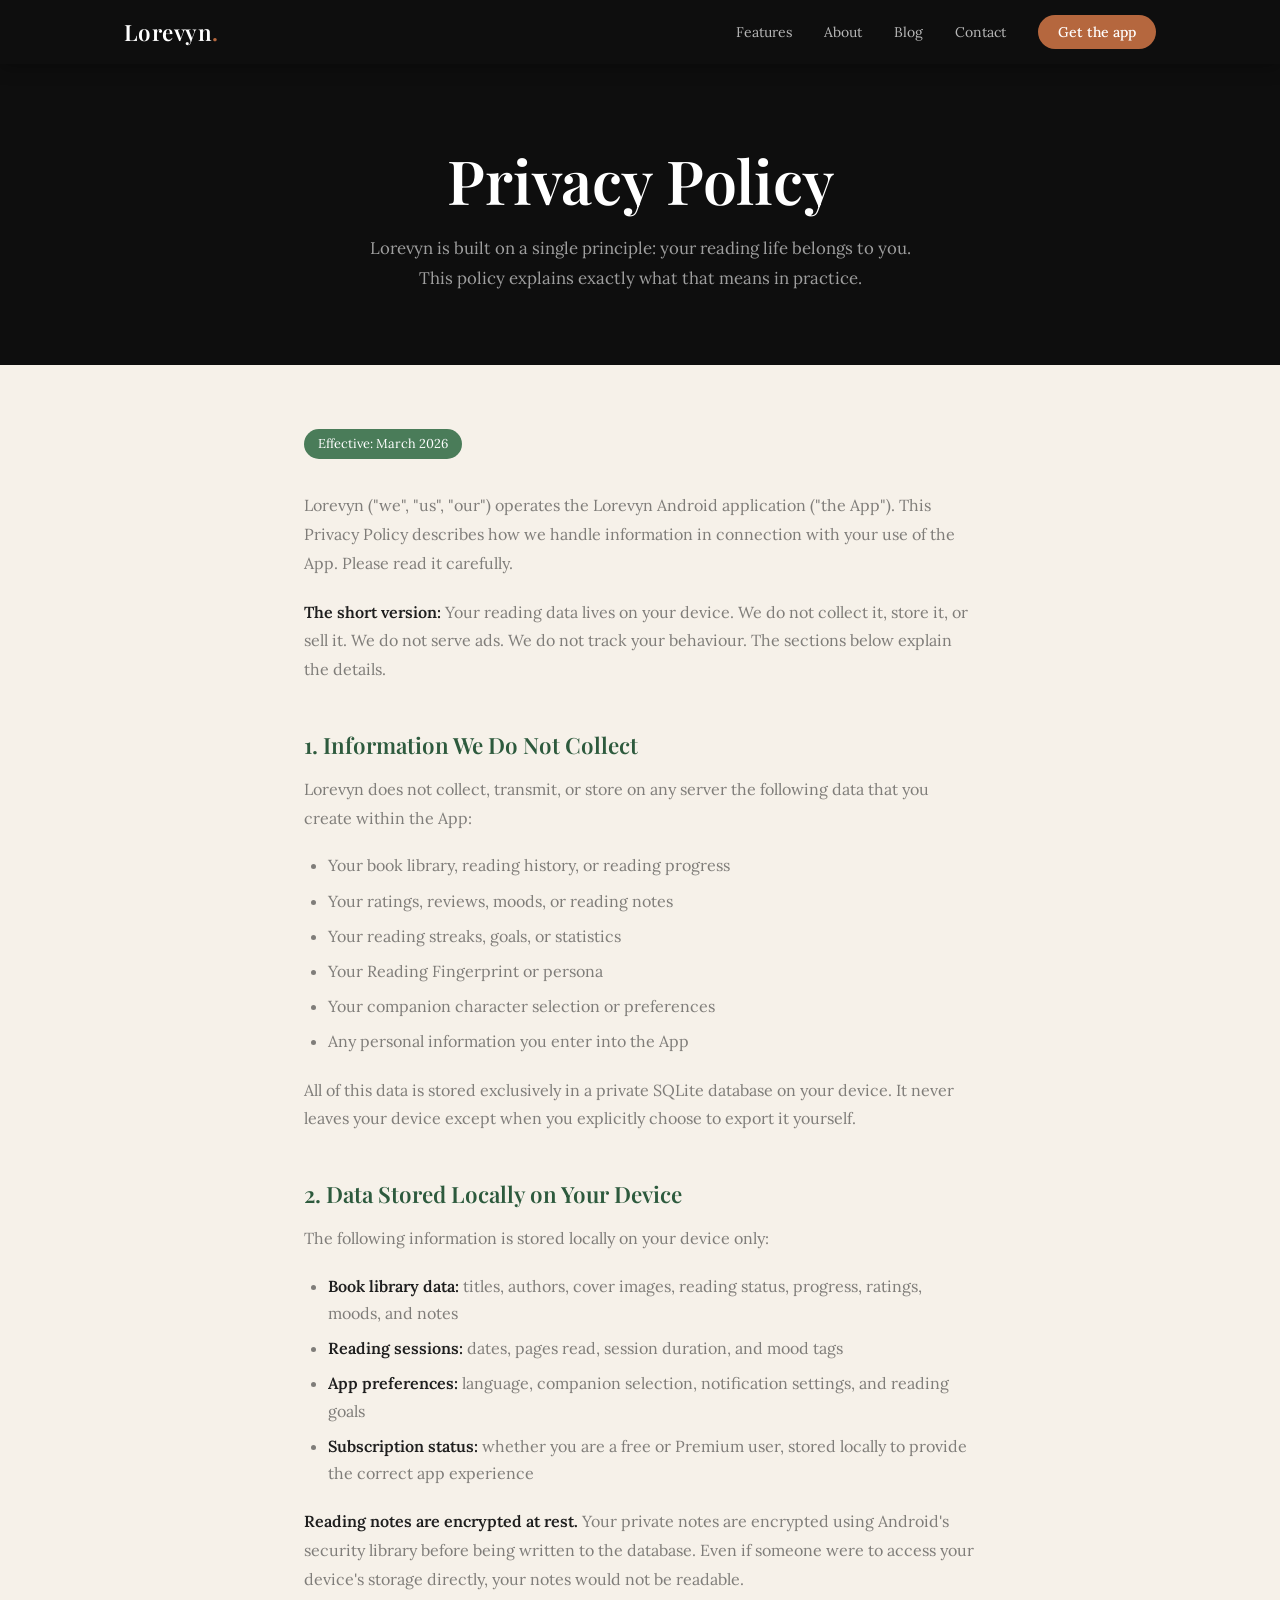
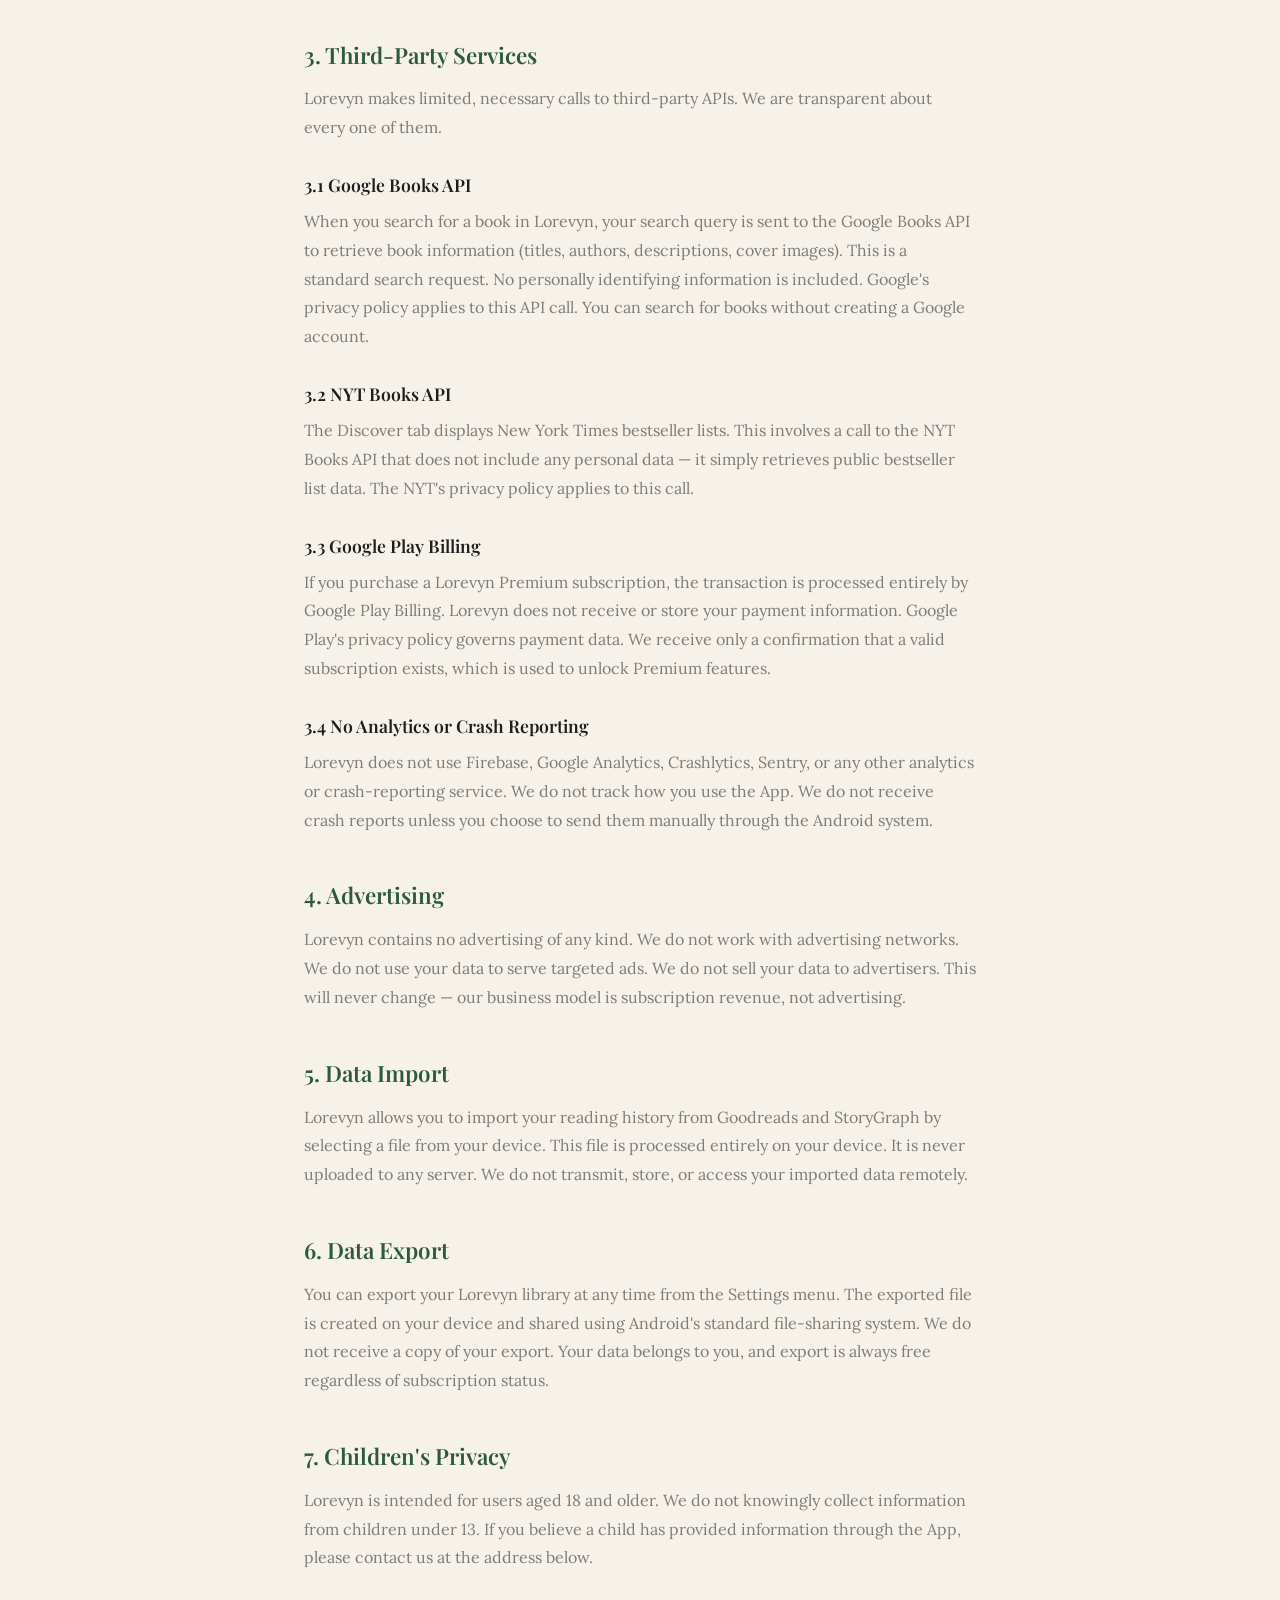
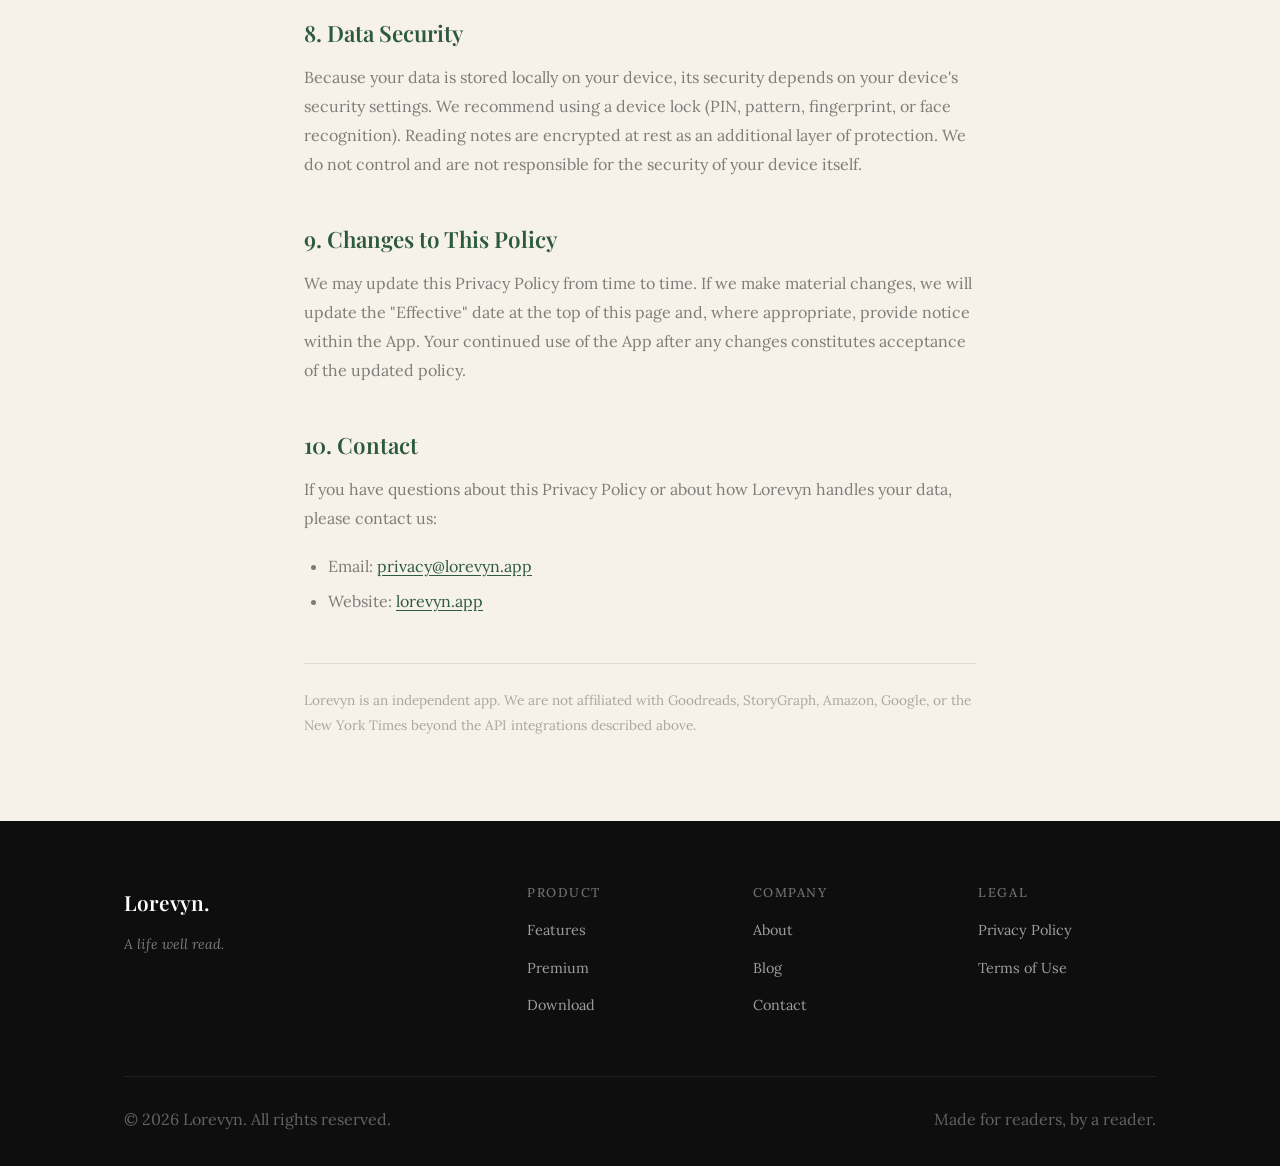
==== privacy.html @ 0acf7415 "Add files via upload" ====
<!DOCTYPE html>
<html lang="en">
<head>
  <meta charset="UTF-8">
  <meta name="viewport" content="width=device-width, initial-scale=1.0">
  <title>Privacy Policy — Lorevyn</title>
  <meta name="description" content="Lorevyn's privacy policy. Your reading data stays on your device. No tracking, no ads, no servers.">
  <link rel="canonical" href="https://lorevyn.app/privacy">
  <link rel="stylesheet" href="style.css">
</head>
<body>

<nav class="nav">
  <div class="nav__inner">
    <a href="index.html" class="nav__wordmark">Lorevyn<span>.</span></a>
    <ul class="nav__links" id="navLinks">
      <li><a href="features.html">Features</a></li>
      <li><a href="about.html">About</a></li>
      <li><a href="blog.html">Blog</a></li>
      <li><a href="contact.html">Contact</a></li>
      <li><a href="#" class="nav__cta">Get the app</a></li>
    </ul>
    <button class="nav__hamburger" id="hamburger" aria-label="Toggle menu">
      <span></span><span></span><span></span>
    </button>
  </div>
</nav>

<div class="page-hero">
  <div class="container--narrow">
    <h1>Privacy Policy</h1>
    <p>Lorevyn is built on a single principle: your reading life belongs to you. This policy explains exactly what that means in practice.</p>
  </div>
</div>

<section class="section--sm">
  <div class="container--narrow">
    <div class="prose">

      <span class="effective-date">Effective: March 2026</span>

      <p>Lorevyn ("we", "us", "our") operates the Lorevyn Android application ("the App"). This Privacy Policy describes how we handle information in connection with your use of the App. Please read it carefully.</p>

      <p><strong>The short version:</strong> Your reading data lives on your device. We do not collect it, store it, or sell it. We do not serve ads. We do not track your behaviour. The sections below explain the details.</p>

      <h2>1. Information We Do Not Collect</h2>
      <p>Lorevyn does not collect, transmit, or store on any server the following data that you create within the App:</p>
      <ul>
        <li>Your book library, reading history, or reading progress</li>
        <li>Your ratings, reviews, moods, or reading notes</li>
        <li>Your reading streaks, goals, or statistics</li>
        <li>Your Reading Fingerprint or persona</li>
        <li>Your companion character selection or preferences</li>
        <li>Any personal information you enter into the App</li>
      </ul>
      <p>All of this data is stored exclusively in a private SQLite database on your device. It never leaves your device except when you explicitly choose to export it yourself.</p>

      <h2>2. Data Stored Locally on Your Device</h2>
      <p>The following information is stored locally on your device only:</p>
      <ul>
        <li><strong>Book library data:</strong> titles, authors, cover images, reading status, progress, ratings, moods, and notes</li>
        <li><strong>Reading sessions:</strong> dates, pages read, session duration, and mood tags</li>
        <li><strong>App preferences:</strong> language, companion selection, notification settings, and reading goals</li>
        <li><strong>Subscription status:</strong> whether you are a free or Premium user, stored locally to provide the correct app experience</li>
      </ul>
      <p><strong>Reading notes are encrypted at rest.</strong> Your private notes are encrypted using Android's security library before being written to the database. Even if someone were to access your device's storage directly, your notes would not be readable.</p>

      <h2>3. Third-Party Services</h2>
      <p>Lorevyn makes limited, necessary calls to third-party APIs. We are transparent about every one of them.</p>

      <h3>3.1 Google Books API</h3>
      <p>When you search for a book in Lorevyn, your search query is sent to the Google Books API to retrieve book information (titles, authors, descriptions, cover images). This is a standard search request. No personally identifying information is included. Google's privacy policy applies to this API call. You can search for books without creating a Google account.</p>

      <h3>3.2 NYT Books API</h3>
      <p>The Discover tab displays New York Times bestseller lists. This involves a call to the NYT Books API that does not include any personal data — it simply retrieves public bestseller list data. The NYT's privacy policy applies to this call.</p>

      <h3>3.3 Google Play Billing</h3>
      <p>If you purchase a Lorevyn Premium subscription, the transaction is processed entirely by Google Play Billing. Lorevyn does not receive or store your payment information. Google Play's privacy policy governs payment data. We receive only a confirmation that a valid subscription exists, which is used to unlock Premium features.</p>

      <h3>3.4 No Analytics or Crash Reporting</h3>
      <p>Lorevyn does not use Firebase, Google Analytics, Crashlytics, Sentry, or any other analytics or crash-reporting service. We do not track how you use the App. We do not receive crash reports unless you choose to send them manually through the Android system.</p>

      <h2>4. Advertising</h2>
      <p>Lorevyn contains no advertising of any kind. We do not work with advertising networks. We do not use your data to serve targeted ads. We do not sell your data to advertisers. This will never change — our business model is subscription revenue, not advertising.</p>

      <h2>5. Data Import</h2>
      <p>Lorevyn allows you to import your reading history from Goodreads and StoryGraph by selecting a file from your device. This file is processed entirely on your device. It is never uploaded to any server. We do not transmit, store, or access your imported data remotely.</p>

      <h2>6. Data Export</h2>
      <p>You can export your Lorevyn library at any time from the Settings menu. The exported file is created on your device and shared using Android's standard file-sharing system. We do not receive a copy of your export. Your data belongs to you, and export is always free regardless of subscription status.</p>

      <h2>7. Children's Privacy</h2>
      <p>Lorevyn is intended for users aged 18 and older. We do not knowingly collect information from children under 13. If you believe a child has provided information through the App, please contact us at the address below.</p>

      <h2>8. Data Security</h2>
      <p>Because your data is stored locally on your device, its security depends on your device's security settings. We recommend using a device lock (PIN, pattern, fingerprint, or face recognition). Reading notes are encrypted at rest as an additional layer of protection. We do not control and are not responsible for the security of your device itself.</p>

      <h2>9. Changes to This Policy</h2>
      <p>We may update this Privacy Policy from time to time. If we make material changes, we will update the "Effective" date at the top of this page and, where appropriate, provide notice within the App. Your continued use of the App after any changes constitutes acceptance of the updated policy.</p>

      <h2>10. Contact</h2>
      <p>If you have questions about this Privacy Policy or about how Lorevyn handles your data, please contact us:</p>
      <ul>
        <li>Email: <a href="mailto:privacy@lorevyn.app">privacy@lorevyn.app</a></li>
        <li>Website: <a href="https://lorevyn.app">lorevyn.app</a></li>
      </ul>

      <p style="margin-top:48px; padding-top:24px; border-top:1px solid var(--border); font-size:0.85rem; color:var(--text-faint);">
        Lorevyn is an independent app. We are not affiliated with Goodreads, StoryGraph, Amazon, Google, or the New York Times beyond the API integrations described above.
      </p>

    </div>
  </div>
</section>

<footer class="footer">
  <div class="container">
    <div class="footer__grid">
      <div>
        <div class="footer__brand">Lorevyn.</div>
        <p class="footer__tagline">A life well read.</p>
      </div>
      <div class="footer__col">
        <h4>Product</h4>
        <ul>
          <li><a href="features.html">Features</a></li>
          <li><a href="features.html#premium">Premium</a></li>
          <li><a href="#">Download</a></li>
        </ul>
      </div>
      <div class="footer__col">
        <h4>Company</h4>
        <ul>
          <li><a href="about.html">About</a></li>
          <li><a href="blog.html">Blog</a></li>
          <li><a href="contact.html">Contact</a></li>
        </ul>
      </div>
      <div class="footer__col">
        <h4>Legal</h4>
        <ul>
          <li><a href="privacy.html">Privacy Policy</a></li>
          <li><a href="privacy.html#terms">Terms of Use</a></li>
        </ul>
      </div>
    </div>
    <div class="footer__bottom">
      <p>© 2026 Lorevyn. All rights reserved.</p>
      <p>Made for readers, by a reader.</p>
    </div>
  </div>
</footer>

<script>
  const hamburger = document.getElementById('hamburger');
  const navLinks  = document.getElementById('navLinks');
  hamburger.addEventListener('click', () => navLinks.classList.toggle('open'));
</script>
</body>
</html>
---- style.css ----
/* ─────────────────────────────────────────────────────────────────────────────
   Lorevyn — style.css
   Shared styles for all pages. GitHub Pages compatible.
   Design system matches app exactly: cream / luxury black / sage / terracotta.
───────────────────────────────────────────────────────────────────────────── */

@import url('https://fonts.googleapis.com/css2?family=Playfair+Display:ital,wght@0,400;0,500;0,600;0,700;1,400;1,500&family=Lora:ital,wght@0,400;0,500;1,400&display=swap');

/* ── Variables ─────────────────────────────────────────────────────────────── */
:root {
  --cream:        #F6F1E9;
  --cream-card:   #FDFCFA;
  --black:        #0E0E0E;
  --sage-dark:    #2D5A3D;
  --sage:         #4A7C59;
  --sage-light:   #6A9E78;
  --terracotta:   #B5673E;
  --text:         #1E1E1E;
  --text-muted:   rgba(30,30,30,0.55);
  --text-faint:   rgba(30,30,30,0.35);
  --border:       rgba(30,30,30,0.10);
  --shadow:       0 4px 24px rgba(14,14,14,0.08);
  --shadow-lg:    0 8px 48px rgba(14,14,14,0.12);
}

/* ── Reset ─────────────────────────────────────────────────────────────────── */
*, *::before, *::after { box-sizing: border-box; margin: 0; padding: 0; }
html { scroll-behavior: smooth; -webkit-font-smoothing: antialiased; }
body {
  font-family: 'Lora', Georgia, serif;
  background: var(--cream);
  color: var(--text);
  line-height: 1.7;
  min-height: 100vh;
}
img { max-width: 100%; display: block; }
a { color: inherit; text-decoration: none; }

/* ── Typography ────────────────────────────────────────────────────────────── */
h1, h2, h3, h4, h5 {
  font-family: 'Playfair Display', Georgia, serif;
  font-weight: 600;
  line-height: 1.2;
  color: var(--text);
}
h1 { font-size: clamp(2.2rem, 5vw, 3.8rem); }
h2 { font-size: clamp(1.6rem, 3.5vw, 2.4rem); }
h3 { font-size: clamp(1.2rem, 2.5vw, 1.6rem); }
p  { font-size: 1rem; color: var(--text-muted); line-height: 1.8; }

/* ── Layout ────────────────────────────────────────────────────────────────── */
.container {
  max-width: 1080px;
  margin: 0 auto;
  padding: 0 24px;
}
.container--narrow {
  max-width: 720px;
  margin: 0 auto;
  padding: 0 24px;
}
.section {
  padding: 96px 0;
}
.section--sm {
  padding: 64px 0;
}

/* ── Navigation ────────────────────────────────────────────────────────────── */
.nav {
  background: var(--black);
  position: sticky;
  top: 0;
  z-index: 100;
  box-shadow: 0 4px 16px rgba(0,0,0,0.28);
}
.nav__inner {
  max-width: 1080px;
  margin: 0 auto;
  padding: 0 24px;
  height: 64px;
  display: flex;
  align-items: center;
  justify-content: space-between;
}
.nav__wordmark {
  font-family: 'Playfair Display', serif;
  font-size: 1.4rem;
  font-weight: 600;
  color: #fff;
  letter-spacing: 0.02em;
}
.nav__wordmark span {
  color: var(--terracotta);
}
.nav__links {
  display: flex;
  align-items: center;
  gap: 32px;
  list-style: none;
}
.nav__links a {
  color: rgba(255,255,255,0.70);
  font-family: 'Lora', serif;
  font-size: 0.875rem;
  transition: color 0.2s;
}
.nav__links a:hover,
.nav__links a.active { color: #fff; }
.nav__cta {
  background: var(--terracotta);
  color: #fff !important;
  padding: 8px 20px;
  border-radius: 999px;
  font-size: 0.875rem;
  font-weight: 500;
  transition: opacity 0.2s;
}
.nav__cta:hover { opacity: 0.88; }
.nav__hamburger {
  display: none;
  flex-direction: column;
  gap: 5px;
  cursor: pointer;
  padding: 4px;
  background: none;
  border: none;
}
.nav__hamburger span {
  width: 24px;
  height: 2px;
  background: #fff;
  border-radius: 2px;
  transition: all 0.3s;
}

/* ── Buttons ───────────────────────────────────────────────────────────────── */
.btn {
  display: inline-flex;
  align-items: center;
  justify-content: center;
  gap: 8px;
  padding: 14px 32px;
  border-radius: 999px;
  font-family: 'Lora', serif;
  font-size: 0.95rem;
  font-weight: 500;
  cursor: pointer;
  border: none;
  transition: all 0.2s;
  text-decoration: none;
}
.btn--primary {
  background: var(--terracotta);
  color: #fff;
}
.btn--primary:hover { background: #a05535; transform: translateY(-1px); box-shadow: 0 6px 20px rgba(181,103,62,0.35); }
.btn--sage {
  background: var(--sage);
  color: #fff;
}
.btn--sage:hover { background: var(--sage-dark); transform: translateY(-1px); }
.btn--outline {
  background: transparent;
  color: var(--sage-dark);
  border: 2px solid var(--sage);
}
.btn--outline:hover { background: var(--sage); color: #fff; }
.btn--ghost {
  background: transparent;
  color: rgba(255,255,255,0.80);
  border: 1.5px solid rgba(255,255,255,0.30);
}
.btn--ghost:hover { background: rgba(255,255,255,0.10); color: #fff; }

/* ── Cards ─────────────────────────────────────────────────────────────────── */
.card {
  background: var(--cream-card);
  border-radius: 20px;
  padding: 32px;
  box-shadow: var(--shadow);
}

/* ── Pill / Badge ──────────────────────────────────────────────────────────── */
.pill {
  display: inline-block;
  padding: 5px 16px;
  border-radius: 999px;
  font-size: 0.8rem;
  font-weight: 500;
  letter-spacing: 0.05em;
  text-transform: uppercase;
}
.pill--sage { background: var(--sage); color: #fff; }
.pill--terracotta { background: var(--terracotta); color: #fff; }
.pill--outline-sage { border: 1.5px solid var(--sage); color: var(--sage-dark); }

/* ── Divider ───────────────────────────────────────────────────────────────── */
.divider {
  width: 48px;
  height: 3px;
  background: var(--terracotta);
  border-radius: 2px;
  margin: 20px 0;
}
.divider--center { margin: 20px auto; }

/* ── Section headers ───────────────────────────────────────────────────────── */
.section-header {
  margin-bottom: 56px;
}
.section-header--center {
  text-align: center;
}
.section-header--center .divider { margin: 20px auto; }
.section-label {
  font-family: 'Lora', serif;
  font-size: 0.75rem;
  font-weight: 500;
  letter-spacing: 0.15em;
  text-transform: uppercase;
  color: var(--terracotta);
  margin-bottom: 12px;
}

/* ── Footer ────────────────────────────────────────────────────────────────── */
.footer {
  background: var(--black);
  color: rgba(255,255,255,0.60);
  padding: 64px 0 32px;
}
.footer__grid {
  display: grid;
  grid-template-columns: 2fr 1fr 1fr 1fr;
  gap: 48px;
  margin-bottom: 48px;
}
.footer__brand {
  font-family: 'Playfair Display', serif;
  font-size: 1.3rem;
  color: #fff;
  font-weight: 600;
  margin-bottom: 12px;
}
.footer__tagline {
  font-size: 0.875rem;
  color: rgba(255,255,255,0.45);
  font-style: italic;
  margin-bottom: 0;
}
.footer__col h4 {
  font-family: 'Lora', serif;
  font-size: 0.8rem;
  font-weight: 500;
  letter-spacing: 0.12em;
  text-transform: uppercase;
  color: rgba(255,255,255,0.40);
  margin-bottom: 16px;
}
.footer__col ul { list-style: none; }
.footer__col ul li { margin-bottom: 10px; }
.footer__col ul a {
  color: rgba(255,255,255,0.60);
  font-size: 0.9rem;
  transition: color 0.2s;
}
.footer__col ul a:hover { color: #fff; }
.footer__bottom {
  border-top: 1px solid rgba(255,255,255,0.08);
  padding-top: 28px;
  display: flex;
  justify-content: space-between;
  align-items: center;
  font-size: 0.8rem;
}
.footer__bottom p { color: rgba(255,255,255,0.35); margin: 0; }

/* ── Page hero (inner pages) ───────────────────────────────────────────────── */
.page-hero {
  background: var(--black);
  padding: 80px 0 72px;
  text-align: center;
}
.page-hero h1 {
  color: #fff;
  margin-bottom: 16px;
}
.page-hero p {
  color: rgba(255,255,255,0.60);
  font-size: 1.05rem;
  max-width: 560px;
  margin: 0 auto;
}

/* ── Prose (privacy, about long-form) ─────────────────────────────────────── */
.prose h2 {
  font-size: 1.4rem;
  margin-top: 48px;
  margin-bottom: 16px;
  color: var(--sage-dark);
}
.prose h3 {
  font-size: 1.1rem;
  margin-top: 32px;
  margin-bottom: 12px;
}
.prose p {
  margin-bottom: 20px;
  color: var(--text-muted);
}
.prose ul, .prose ol {
  margin: 16px 0 20px 24px;
  color: var(--text-muted);
}
.prose li { margin-bottom: 8px; line-height: 1.7; }
.prose strong { color: var(--text); font-weight: 600; }
.prose a { color: var(--sage-dark); text-decoration: underline; text-underline-offset: 3px; }
.prose .effective-date {
  display: inline-block;
  background: var(--sage);
  color: #fff;
  padding: 4px 14px;
  border-radius: 999px;
  font-size: 0.8rem;
  margin-bottom: 32px;
}

/* ── Animations ────────────────────────────────────────────────────────────── */
@keyframes fadeUp {
  from { opacity: 0; transform: translateY(24px); }
  to   { opacity: 1; transform: translateY(0); }
}
.fade-up {
  animation: fadeUp 0.7s ease both;
}
.fade-up--delay-1 { animation-delay: 0.1s; }
.fade-up--delay-2 { animation-delay: 0.2s; }
.fade-up--delay-3 { animation-delay: 0.3s; }
.fade-up--delay-4 { animation-delay: 0.4s; }

/* ── Responsive ────────────────────────────────────────────────────────────── */
@media (max-width: 768px) {
  .nav__links { display: none; }
  .nav__links.open {
    display: flex;
    flex-direction: column;
    position: absolute;
    top: 64px;
    left: 0;
    right: 0;
    background: var(--black);
    padding: 24px;
    gap: 20px;
    border-top: 1px solid rgba(255,255,255,0.08);
  }
  .nav__hamburger { display: flex; }
  .nav { position: relative; }
  .footer__grid { grid-template-columns: 1fr 1fr; gap: 32px; }
  .section { padding: 64px 0; }
}
@media (max-width: 480px) {
  .footer__grid { grid-template-columns: 1fr; }
  .footer__bottom { flex-direction: column; gap: 8px; text-align: center; }
}
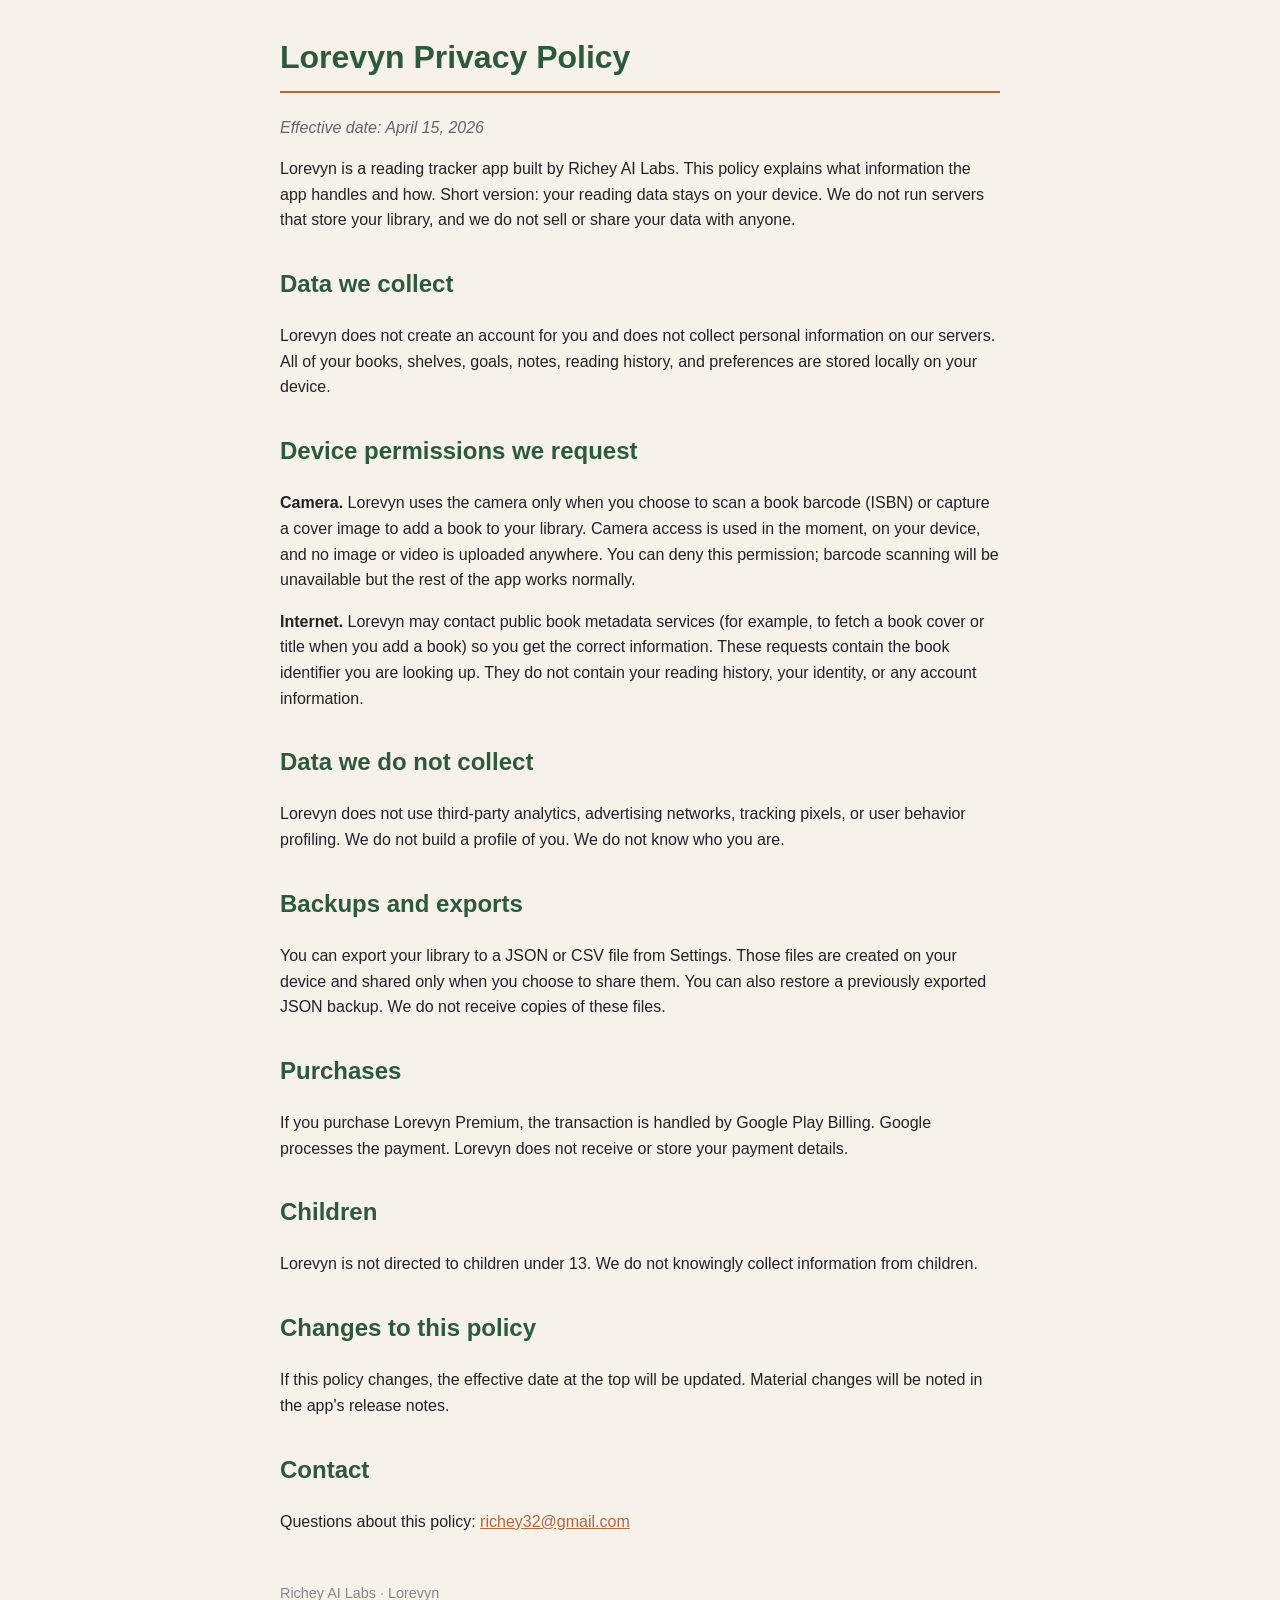
==== commit da000de6: "Add files via upload" ====
--- a/privacy.html
+++ b/privacy.html
@@ -1,160 +1,51 @@
 <!DOCTYPE html>
 <html lang="en">
 <head>
-  <meta charset="UTF-8">
-  <meta name="viewport" content="width=device-width, initial-scale=1.0">
-  <title>Privacy Policy — Lorevyn</title>
-  <meta name="description" content="Lorevyn's privacy policy. Your reading data stays on your device. No tracking, no ads, no servers.">
-  <link rel="canonical" href="https://lorevyn.app/privacy">
-  <link rel="stylesheet" href="style.css">
+<meta charset="UTF-8">
+<meta name="viewport" content="width=device-width, initial-scale=1.0">
+<title>Lorevyn Privacy Policy</title>
+<style>
+  body { font-family: -apple-system, BlinkMacSystemFont, "Segoe UI", Roboto, sans-serif; max-width: 720px; margin: 2rem auto; padding: 0 1.5rem; color: #222; line-height: 1.6; background: #F6F1E9; }
+  h1 { color: #2D5A3D; border-bottom: 2px solid #B5673E; padding-bottom: 0.5rem; }
+  h2 { color: #2D5A3D; margin-top: 2rem; }
+  .effective { color: #666; font-style: italic; }
+  a { color: #B5673E; }
+</style>
 </head>
 <body>
 
-<nav class="nav">
-  <div class="nav__inner">
-    <a href="index.html" class="nav__wordmark">Lorevyn<span>.</span></a>
-    <ul class="nav__links" id="navLinks">
-      <li><a href="features.html">Features</a></li>
-      <li><a href="about.html">About</a></li>
-      <li><a href="blog.html">Blog</a></li>
-      <li><a href="contact.html">Contact</a></li>
-      <li><a href="#" class="nav__cta">Get the app</a></li>
-    </ul>
-    <button class="nav__hamburger" id="hamburger" aria-label="Toggle menu">
-      <span></span><span></span><span></span>
-    </button>
-  </div>
-</nav>
+<h1>Lorevyn Privacy Policy</h1>
+<p class="effective">Effective date: April 15, 2026</p>
 
-<div class="page-hero">
-  <div class="container--narrow">
-    <h1>Privacy Policy</h1>
-    <p>Lorevyn is built on a single principle: your reading life belongs to you. This policy explains exactly what that means in practice.</p>
-  </div>
-</div>
+<p>Lorevyn is a reading tracker app built by Richey AI Labs. This policy explains what information the app handles and how. Short version: your reading data stays on your device. We do not run servers that store your library, and we do not sell or share your data with anyone.</p>
 
-<section class="section--sm">
-  <div class="container--narrow">
-    <div class="prose">
+<h2>Data we collect</h2>
+<p>Lorevyn does not create an account for you and does not collect personal information on our servers. All of your books, shelves, goals, notes, reading history, and preferences are stored locally on your device.</p>
 
-      <span class="effective-date">Effective: March 2026</span>
+<h2>Device permissions we request</h2>
+<p><strong>Camera.</strong> Lorevyn uses the camera only when you choose to scan a book barcode (ISBN) or capture a cover image to add a book to your library. Camera access is used in the moment, on your device, and no image or video is uploaded anywhere. You can deny this permission; barcode scanning will be unavailable but the rest of the app works normally.</p>
 
-      <p>Lorevyn ("we", "us", "our") operates the Lorevyn Android application ("the App"). This Privacy Policy describes how we handle information in connection with your use of the App. Please read it carefully.</p>
+<p><strong>Internet.</strong> Lorevyn may contact public book metadata services (for example, to fetch a book cover or title when you add a book) so you get the correct information. These requests contain the book identifier you are looking up. They do not contain your reading history, your identity, or any account information.</p>
 
-      <p><strong>The short version:</strong> Your reading data lives on your device. We do not collect it, store it, or sell it. We do not serve ads. We do not track your behaviour. The sections below explain the details.</p>
+<h2>Data we do not collect</h2>
+<p>Lorevyn does not use third-party analytics, advertising networks, tracking pixels, or user behavior profiling. We do not build a profile of you. We do not know who you are.</p>
 
-      <h2>1. Information We Do Not Collect</h2>
-      <p>Lorevyn does not collect, transmit, or store on any server the following data that you create within the App:</p>
-      <ul>
-        <li>Your book library, reading history, or reading progress</li>
-        <li>Your ratings, reviews, moods, or reading notes</li>
-        <li>Your reading streaks, goals, or statistics</li>
-        <li>Your Reading Fingerprint or persona</li>
-        <li>Your companion character selection or preferences</li>
-        <li>Any personal information you enter into the App</li>
-      </ul>
-      <p>All of this data is stored exclusively in a private SQLite database on your device. It never leaves your device except when you explicitly choose to export it yourself.</p>
+<h2>Backups and exports</h2>
+<p>You can export your library to a JSON or CSV file from Settings. Those files are created on your device and shared only when you choose to share them. You can also restore a previously exported JSON backup. We do not receive copies of these files.</p>
 
-      <h2>2. Data Stored Locally on Your Device</h2>
-      <p>The following information is stored locally on your device only:</p>
-      <ul>
-        <li><strong>Book library data:</strong> titles, authors, cover images, reading status, progress, ratings, moods, and notes</li>
-        <li><strong>Reading sessions:</strong> dates, pages read, session duration, and mood tags</li>
-        <li><strong>App preferences:</strong> language, companion selection, notification settings, and reading goals</li>
-        <li><strong>Subscription status:</strong> whether you are a free or Premium user, stored locally to provide the correct app experience</li>
-      </ul>
-      <p><strong>Reading notes are encrypted at rest.</strong> Your private notes are encrypted using Android's security library before being written to the database. Even if someone were to access your device's storage directly, your notes would not be readable.</p>
+<h2>Purchases</h2>
+<p>If you purchase Lorevyn Premium, the transaction is handled by Google Play Billing. Google processes the payment. Lorevyn does not receive or store your payment details.</p>
 
-      <h2>3. Third-Party Services</h2>
-      <p>Lorevyn makes limited, necessary calls to third-party APIs. We are transparent about every one of them.</p>
+<h2>Children</h2>
+<p>Lorevyn is not directed to children under 13. We do not knowingly collect information from children.</p>
 
-      <h3>3.1 Google Books API</h3>
-      <p>When you search for a book in Lorevyn, your search query is sent to the Google Books API to retrieve book information (titles, authors, descriptions, cover images). This is a standard search request. No personally identifying information is included. Google's privacy policy applies to this API call. You can search for books without creating a Google account.</p>
+<h2>Changes to this policy</h2>
+<p>If this policy changes, the effective date at the top will be updated. Material changes will be noted in the app's release notes.</p>
 
-      <h3>3.2 NYT Books API</h3>
-      <p>The Discover tab displays New York Times bestseller lists. This involves a call to the NYT Books API that does not include any personal data — it simply retrieves public bestseller list data. The NYT's privacy policy applies to this call.</p>
+<h2>Contact</h2>
+<p>Questions about this policy: <a href="mailto:richey32@gmail.com">richey32@gmail.com</a></p>
 
-      <h3>3.3 Google Play Billing</h3>
-      <p>If you purchase a Lorevyn Premium subscription, the transaction is processed entirely by Google Play Billing. Lorevyn does not receive or store your payment information. Google Play's privacy policy governs payment data. We receive only a confirmation that a valid subscription exists, which is used to unlock Premium features.</p>
+<p style="margin-top:3rem; color:#888; font-size:0.9rem;">Richey AI Labs &middot; Lorevyn</p>
 
-      <h3>3.4 No Analytics or Crash Reporting</h3>
-      <p>Lorevyn does not use Firebase, Google Analytics, Crashlytics, Sentry, or any other analytics or crash-reporting service. We do not track how you use the App. We do not receive crash reports unless you choose to send them manually through the Android system.</p>
-
-      <h2>4. Advertising</h2>
-      <p>Lorevyn contains no advertising of any kind. We do not work with advertising networks. We do not use your data to serve targeted ads. We do not sell your data to advertisers. This will never change — our business model is subscription revenue, not advertising.</p>
-
-      <h2>5. Data Import</h2>
-      <p>Lorevyn allows you to import your reading history from Goodreads and StoryGraph by selecting a file from your device. This file is processed entirely on your device. It is never uploaded to any server. We do not transmit, store, or access your imported data remotely.</p>
-
-      <h2>6. Data Export</h2>
-      <p>You can export your Lorevyn library at any time from the Settings menu. The exported file is created on your device and shared using Android's standard file-sharing system. We do not receive a copy of your export. Your data belongs to you, and export is always free regardless of subscription status.</p>
-
-      <h2>7. Children's Privacy</h2>
-      <p>Lorevyn is intended for users aged 18 and older. We do not knowingly collect information from children under 13. If you believe a child has provided information through the App, please contact us at the address below.</p>
-
-      <h2>8. Data Security</h2>
-      <p>Because your data is stored locally on your device, its security depends on your device's security settings. We recommend using a device lock (PIN, pattern, fingerprint, or face recognition). Reading notes are encrypted at rest as an additional layer of protection. We do not control and are not responsible for the security of your device itself.</p>
-
-      <h2>9. Changes to This Policy</h2>
-      <p>We may update this Privacy Policy from time to time. If we make material changes, we will update the "Effective" date at the top of this page and, where appropriate, provide notice within the App. Your continued use of the App after any changes constitutes acceptance of the updated policy.</p>
-
-      <h2>10. Contact</h2>
-      <p>If you have questions about this Privacy Policy or about how Lorevyn handles your data, please contact us:</p>
-      <ul>
-        <li>Email: <a href="mailto:privacy@lorevyn.app">privacy@lorevyn.app</a></li>
-        <li>Website: <a href="https://lorevyn.app">lorevyn.app</a></li>
-      </ul>
-
-      <p style="margin-top:48px; padding-top:24px; border-top:1px solid var(--border); font-size:0.85rem; color:var(--text-faint);">
-        Lorevyn is an independent app. We are not affiliated with Goodreads, StoryGraph, Amazon, Google, or the New York Times beyond the API integrations described above.
-      </p>
-
-    </div>
-  </div>
-</section>
-
-<footer class="footer">
-  <div class="container">
-    <div class="footer__grid">
-      <div>
-        <div class="footer__brand">Lorevyn.</div>
-        <p class="footer__tagline">A life well read.</p>
-      </div>
-      <div class="footer__col">
-        <h4>Product</h4>
-        <ul>
-          <li><a href="features.html">Features</a></li>
-          <li><a href="features.html#premium">Premium</a></li>
-          <li><a href="#">Download</a></li>
-        </ul>
-      </div>
-      <div class="footer__col">
-        <h4>Company</h4>
-        <ul>
-          <li><a href="about.html">About</a></li>
-          <li><a href="blog.html">Blog</a></li>
-          <li><a href="contact.html">Contact</a></li>
-        </ul>
-      </div>
-      <div class="footer__col">
-        <h4>Legal</h4>
-        <ul>
-          <li><a href="privacy.html">Privacy Policy</a></li>
-          <li><a href="privacy.html#terms">Terms of Use</a></li>
-        </ul>
-      </div>
-    </div>
-    <div class="footer__bottom">
-      <p>© 2026 Lorevyn. All rights reserved.</p>
-      <p>Made for readers, by a reader.</p>
-    </div>
-  </div>
-</footer>
-
-<script>
-  const hamburger = document.getElementById('hamburger');
-  const navLinks  = document.getElementById('navLinks');
-  hamburger.addEventListener('click', () => navLinks.classList.toggle('open'));
-</script>
 </body>
 </html>
